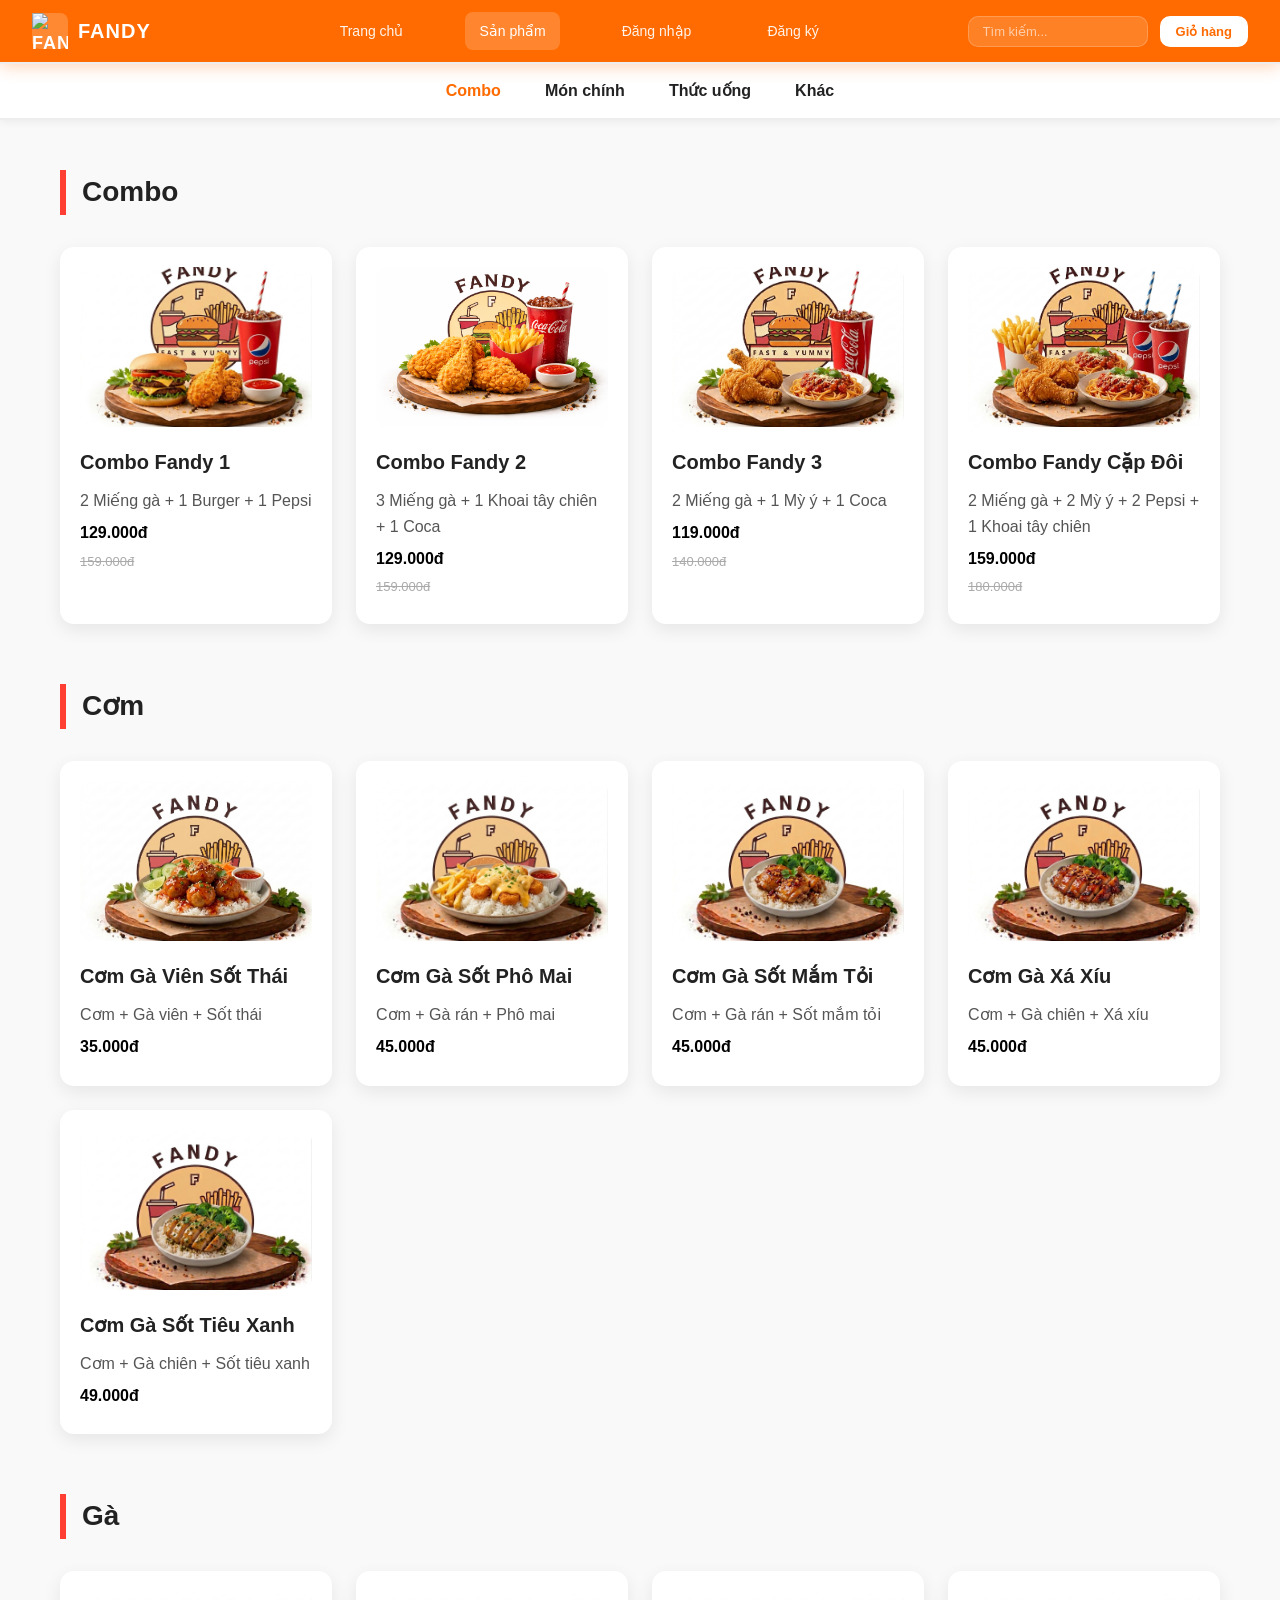
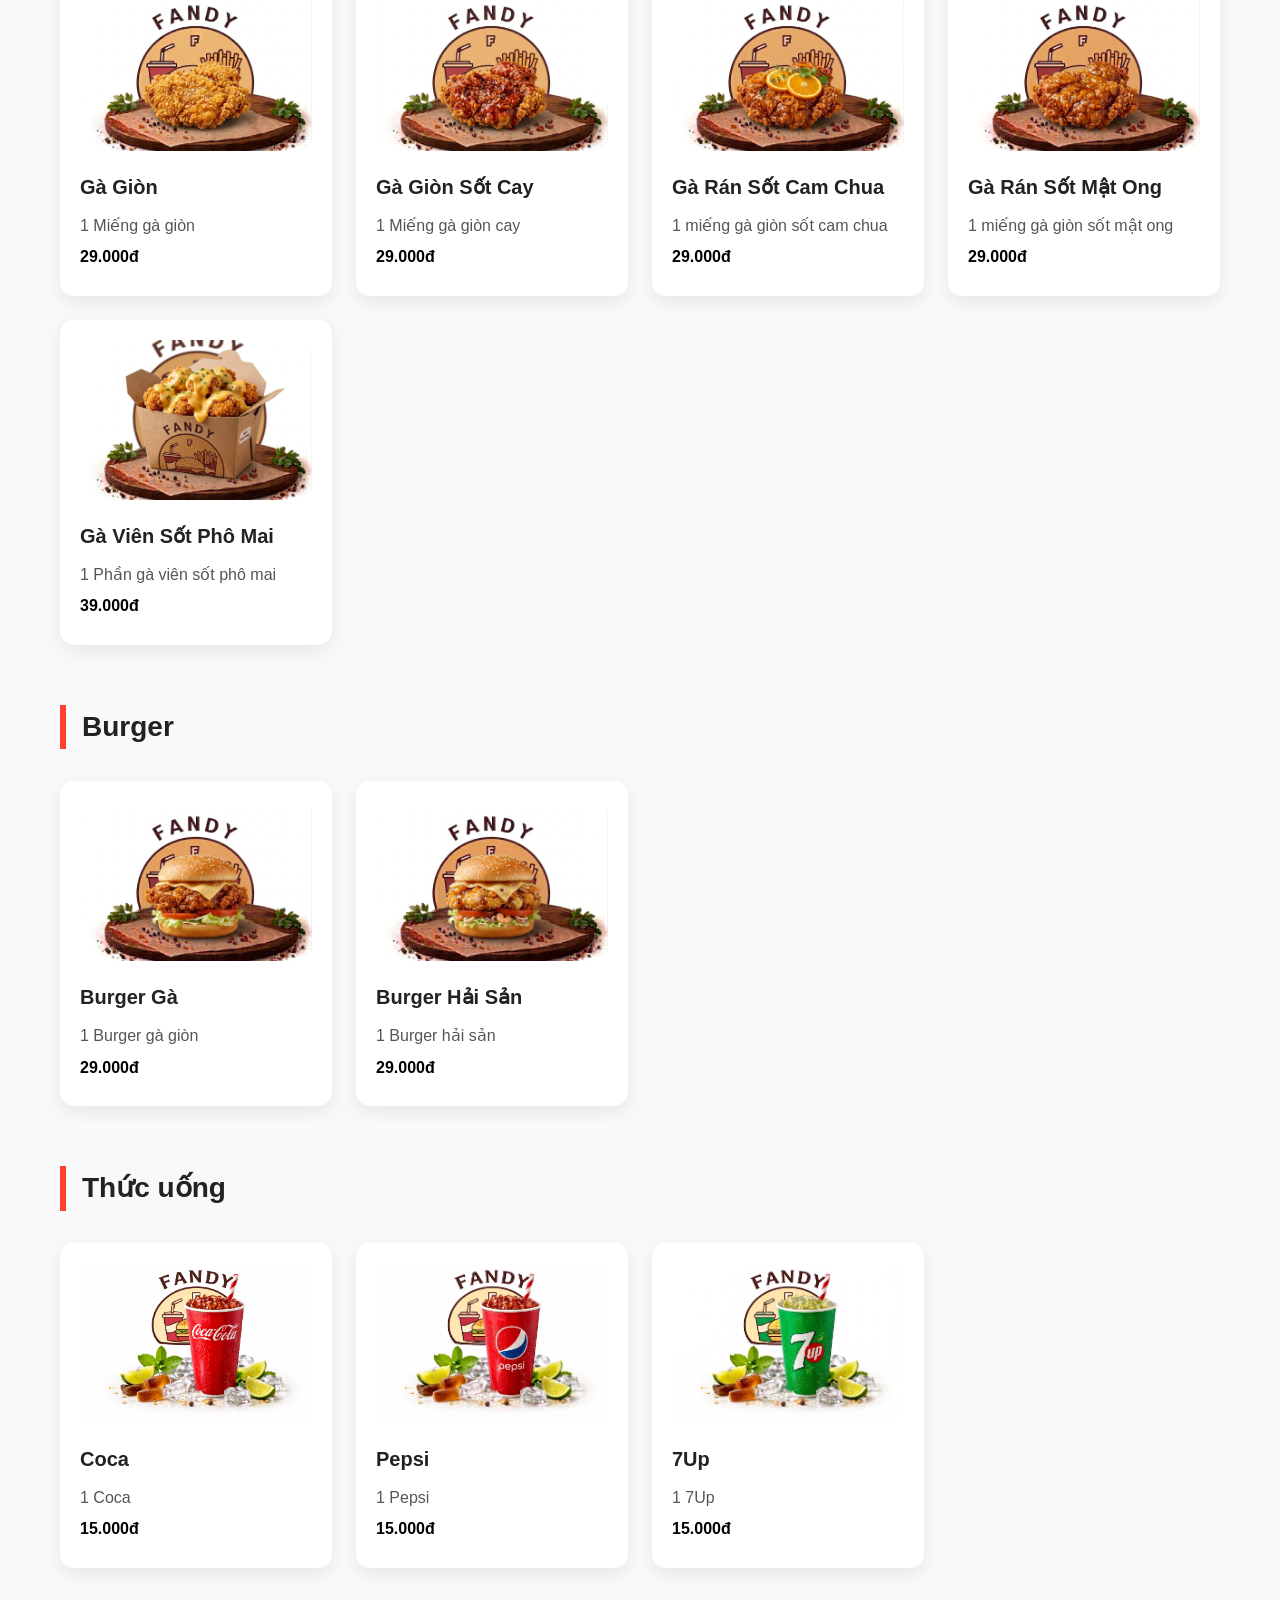
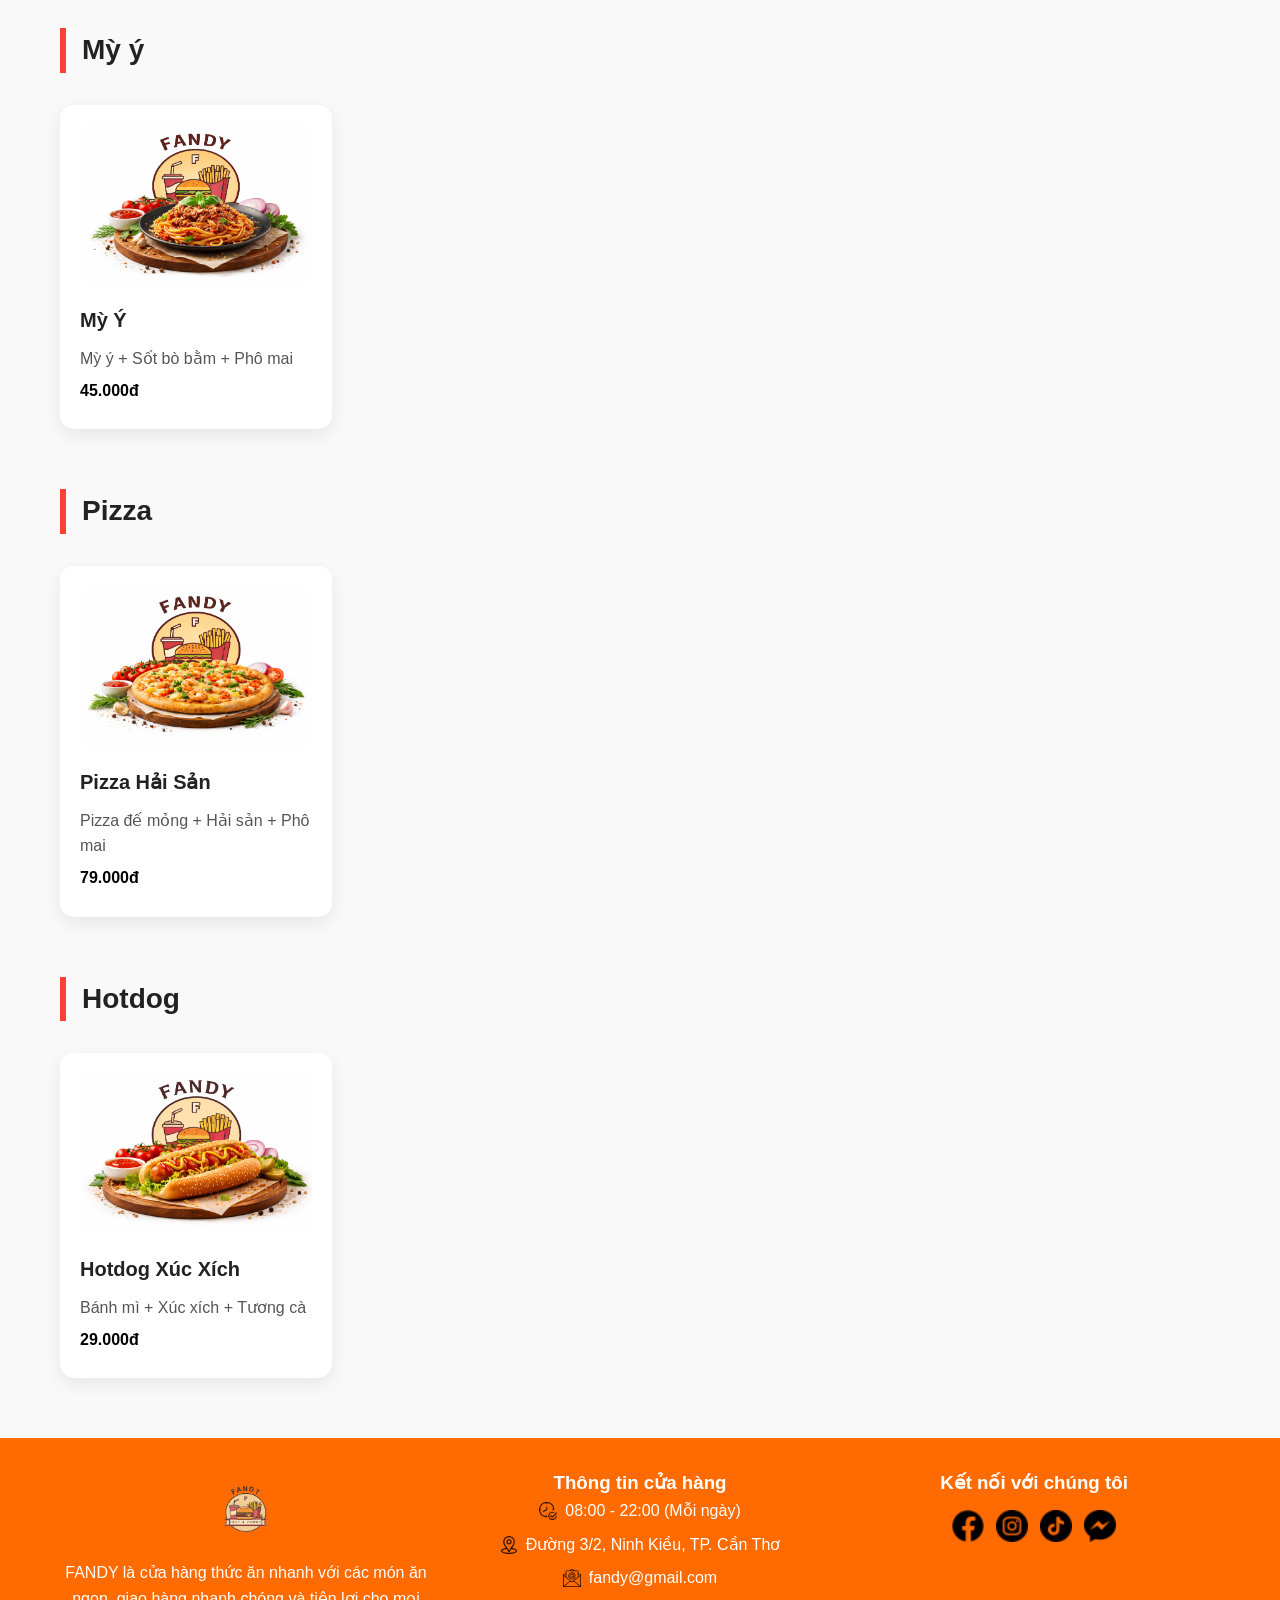
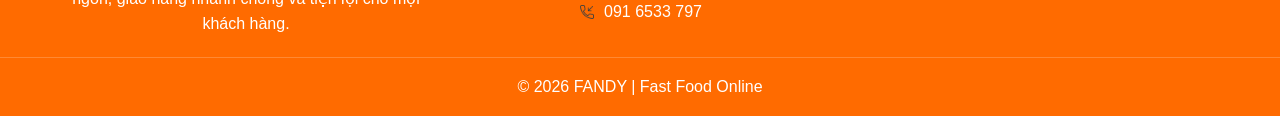
==== index.html @ 8389c320 "Rename menu.html to index.html" ====
<!DOCTYPE html>
<html lang="vi">
<head>
    <meta charset="UTF-8">
    <link rel="icon" href="Logo.png" type="image/png">
    <title>FANDY - Fast and Yummy</title>
    <link rel="stylesheet" href="style.css">
</head>
<body>

    <!-- HEADER -->
    <!-- HEADER -->
<nav class="navbar">
    <a href="#" class="navbar-brand">
        <div class="brand-icon">
            <img src="logo.png" alt="FANDY Logo" style="width:100%;height:100%;object-fit:contain;">
        </div>
        FANDY
    </a>

    <ul class="navbar-menu">
        <li><a href="#">Trang chủ</a></li>
        <li class="active"><a href="#">Sản phẩm</a></li>
        <li><a href="#">Đăng nhập</a></li>
        <li><a href="#">Đăng ký</a></li>
    </ul>

    <div class="navbar-search">
        <input type="text" placeholder="Tìm kiếm...">
        <button></button>
    </div>

    <button class="navbar-cart">Giỏ hàng</button>

    <div class="hamburger" id="hamburger" onclick="toggleDrawer()">
        <span></span><span></span><span></span>
    </div>
</nav>

<!-- MOBILE OVERLAY -->
<div class="mobile-overlay" onclick="toggleDrawer()"></div>

<!-- MOBILE DRAWER -->
<div class="mobile-drawer">
    <div class="drawer-header">
        <div class="drawer-brand">
    <div class="brand-icon">
        <img src="logo.png" alt="FANDY Logo" style="width:100%;height:100%;object-fit:contain;">
    </div>
    FANDY
</div>
        <button class="drawer-close" onclick="toggleDrawer()">✕</button>
    </div>
    <div class="drawer-search">
        <input type="text" placeholder="Tìm kiếm...">
    </div>
    <ul class="drawer-menu">
        <li><a href="#">Trang chủ</a></li>
        <li><a href="#">Sản phẩm</a></li>
        <li><a href="#">Đăng nhập</a></li>
        <li><a href="#">Đăng ký</a></li>
        <li><a href="#">Giỏ hàng</a></li>
    </ul>
</div>

    <hr>

    <!-- MENU CATEGORY -->
    <nav>
        <ul>
        <li><a href="#combo">Combo</a></li>
        <li class="has-dropdown">
            <a href="#com">Món chính</a>
            <ul class="dropdown">
                <li><a href="#com">Cơm</a></li>
                <li><a href="#ga">Gà</a></li>
                <li><a href="#burger">Burger</a></li>
            </ul>
        </li>
        <li><a href="#thuc-uong">Thức uống</a></li>
        <li class="has-dropdown">
            <a href="#mi-y">Khác</a>
            <ul class="dropdown">
                <li><a href="#mi-y">Mỳ ý </a></li>
                <li><a href="#pizza">Pizza</a></li>
                <li><a href="#hotdog">Hotdog</a></li>
            </ul>
        </li>
        </ul>
    </nav>

    <hr>

    <!-- Combo -->
    <section class="menu-section" id="combo">
        <h2 class="section-title">Combo
        </h2>
        <div class="product-grid">
            <div class="product-card">
                <img src="images/combo1.jpg" alt="">
                <h3>Combo Fandy 1</h3>
                <p>2 Miếng gà + 1 Burger + 1 Pepsi</p>
                <p class="price">129.000đ</p>
                <p class="old-price">159.000đ</p>
            </div>
            <div class="product-card">
                <img src="images/combo-garan.jpg" alt="">
                <h3>Combo Fandy 2</h3>
                <p>3 Miếng gà + 1 Khoai tây chiên + 1 Coca</p>
                <p class="price">129.000đ</p>
                <p class="old-price">159.000đ</p>
            </div>
            <div class="product-card">
                <img src="images/combo2.jpg" alt="">
                <h3>Combo Fandy 3</h3>
                <p>2 Miếng gà + 1 Mỳ ý + 1 Coca</p>
                <p class="price">119.000đ</p>
                <p class="old-price">140.000đ</p>
            </div>
            <div class="product-card">
                <img src="images/combo-fandy-capdoi.jpg" alt="">
                <h3>Combo Fandy Cặp Đôi</h3>
                <p>2 Miếng gà + 2 Mỳ ý + 2 Pepsi + 1 Khoai tây chiên</p>
                <p class="price">159.000đ</p>
                <p class="old-price">180.000đ</p>
            </div>
        </div>
    </section>

    <hr>

    <!-- CƠM -->
    <section id="com">
        <h2 class="section-title">Cơm</h2>
        <div class="product-grid">
            <div class="product-card">
                <img src="images/sothai.jpg" alt="">
                <h3>Cơm Gà Viên Sốt Thái</h3>
                <p>Cơm + Gà viên + Sốt thái</p>
                <p class="price">35.000đ</p>
            </div>
            <div class="product-card">
                <img src="images/phomai.jpg" alt="">
                <h3>Cơm Gà Sốt Phô Mai</h3>
                <p>Cơm + Gà rán + Phô mai</p>
                <p class="price">45.000đ</p>
            </div>
            <div class="product-card">
                <img src="images/mamtoi.jpg" alt="">
                <h3>Cơm Gà Sốt Mắm Tỏi</h3>
                <p>Cơm + Gà rán + Sốt mắm tỏi</p>
                <p class="price">45.000đ</p>
            </div>
            <div class="product-card">
                <img src="images/xaxiu.jpg" alt="">
                <h3>Cơm Gà Xá Xíu</h3>
                <p>Cơm + Gà chiên + Xá xíu</p>
                <p class="price">45.000đ</p>
            </div>

            <div class="product-card">
                <img src="images/tieuxanh.jpg" alt="">
                <h3>Cơm Gà Sốt Tiêu Xanh</h3>
                <p>Cơm + Gà chiên + Sốt tiêu xanh </p>
                <p class="price">49.000đ</p>
            </div>
        </div>
    </section>

    <hr>

    <!-- GÀ -->
    <section id="ga">
        <h2 class="section-title">Gà</h2>
        <div class="product-grid">
            <div class="product-card">
                <img src="images/gagion.jpg" alt="">
                <h3>Gà Giòn</h3>
                <p>1 Miếng gà giòn</p>
                <p class="price">29.000đ</p>
            </div>
            <div class="product-card">
                <img src="images/gasotcay.jpg" alt="">
                <h3>Gà Giòn Sốt Cay</h3>
                <p>1 Miếng gà giòn cay</p>
                <p class="price">29.000đ</p>
            </div>
            <div class="product-card">
                <img src="images/camchua.jpg" alt="">
                <h3>Gà Rán Sốt Cam Chua</h3>
                <p>1 miếng gà giòn sốt cam chua</p>
                <p class="price">29.000đ</p>
            </div>
            <div class="product-card">
                <img src="images/matong.jpg" alt="">
                <h3>Gà Rán Sốt Mật Ong</h3>
                <p>1 miếng gà giòn sốt mật ong</p>
                <p class="price">29.000đ</p>
            </div>
            <div class="product-card">
                <img src="images/gavienphomai.jpg" alt="">
                <h3>Gà Viên Sốt Phô Mai</h3>
                <p>1 Phần gà viên sốt phô mai</p>
                <p class="price">39.000đ</p>
            </div>
        </div>
    </section>

    <hr>

    <!-- BURGER -->
    <section id="burger">
        <h2 class="section-title">Burger</h2>
        <div class="product-grid">
            <div class="product-card">
                <img src="images/burger.jpg" alt="">
                <h3>Burger Gà</h3>
                <p>1 Burger gà giòn</p>
                <p class="price">29.000đ</p>
            </div>
            <div class="product-card">
                <img src="images/haisan.jpg" alt="">
                <h3>Burger Hải Sản</h3>
                <p>1 Burger hải sản</p>
                <p class="price">29.000đ</p>
            </div>
        </div>
    </section>

    <hr>

    <!-- THỨC UỐNG -->
    <section id="thuc-uong">
        <h2 class="section-title">Thức uống</h2>
        <div class="product-grid">
            <div class="product-card">
                <img src="images/coca.jpg" alt="">
                <h3>Coca</h3>
                <p>1 Coca</p>
                <p class="price">15.000đ</p>
            </div>

            <div class="product-card">
                <img src="images/pepsi.jpg" alt="">
                <h3>Pepsi</h3>
                <p>1 Pepsi</p>
                <p class="price">15.000đ</p>
            </div>
            <div class="product-card">
                <img src="images/7up.jpg" alt="">
                <h3>7Up</h3>
                <p>1 7Up</p>
                <p class="price">15.000đ</p>
            </div>
        </div>
    </section>
    <!--Mỳ ý-->
    <section id="mi-y">
    <h2 class="section-title">Mỳ ý</h2>
    <div class="product-grid">
        <div class="product-card">
            <img src="images/my.jpg" alt="Mỳ ý">
            <h3>Mỳ Ý</h3>
            <p>Mỳ ý + Sốt bò bằm + Phô mai</p>
            <p class="price">45.000đ</p>
        </div>
    </div>
</section>
<!-- PIZZA -->
<section id="pizza">
    <h2 class="section-title">Pizza</h2>
    <div class="product-grid">
        <div class="product-card">
            <img src="images/pizza-haisan.jpg" alt="Pizza">
            <h3>Pizza Hải Sản</h3>
            <p>Pizza đế mỏng + Hải sản + Phô mai</p>
            <p class="price">79.000đ</p>
        </div>
    </div>
</section>

<!-- HOTDOG -->
<section id="hotdog">
    <h2 class="section-title">Hotdog</h2>
    <div class="product-grid">
        <div class="product-card">
            <img src="images/hotdog.jpg" alt="Hotdog">
            <h3>Hotdog Xúc Xích</h3>
            <p>Bánh mì + Xúc xích + Tương cà</p>
            <p class="price">29.000đ</p>
        </div>
    </div>
</section>
    <hr>

    <!-- FOOTER -->
    <footer class="footer">
    <div class="footer-container">

      <!-- Cột 1: Giới thiệu -->
      <div class="footer-col">
        <img src="Logo.png" alt="Logo Fandy" class="footer-logo">
        <p>
          FANDY là cửa hàng thức ăn nhanh với các món ăn ngon,
          giao hàng nhanh chóng và tiện lợi cho mọi khách hàng.
        </p>
      </div>

      <!-- Cột 2: Thông tin cửa hàng -->
      <div class="footer-col">
        <h3>Thông tin cửa hàng</h3>

        <div class="footer-info">
          <img src="/images/icon/time.png" alt="">
          <p>08:00 - 22:00 (Mỗi ngày)</p>
        </div>

        <div class="footer-info">
          <img src="/images/icon/location.png" alt="">
          <p>Đường 3/2, Ninh Kiều, TP. Cần Thơ</p>
        </div>

        <div class="footer-info">
          <img src="/images/icon/email.png" alt="">
          <p>fandy@gmail.com</p>
        </div>

        <div class="footer-info">
          <img src="/images/icon/telephone.png" alt="">
          <p>091 6533 797</p>
        </div>
      </div>

      <!-- Cột 3: Mạng xã hội -->
      <div class="footer-col">
        <h3>Kết nối với chúng tôi</h3>

        <div class="social-icons">
          <a href="#"><img src="/images/icon/facebook.png" alt=""></a>
          <a href="#"><img src="/images/icon/instagram.png" alt=""></a>
          <a href="#"><img src="/images/icon/tiktok.png" alt=""></a>
          <a href="#"><img src="/images/icon/messenger.png" alt=""></a>
        </div>
      </div>

    </div>

    <div class="footer-bottom">
      <p>© 2026 FANDY | Fast Food Online</p>
    </div>
  </footer>
  <script src="menu.js"></script>
</body>
</html>
---- style.css ----
@import url('https://fonts.googleapis.com/css2?family=Poppins:wght@400;500;600;700&display=swap');

/* ===== RESET & BASE ===== */
* {
    margin: 0;
    padding: 0;
    box-sizing: border-box;
}

:root {
    --primary: #ff6b00;
    --text: #fff;
    --dark: #1e2330;
}

body {
    font-family: sans-serif;
    background: #f9f9f9;
    color: #222;
    line-height: 1.6;
    padding-top: 110px;
}

hr { display: none; }

/* ===== NAVBAR ===== */
.navbar {
    position: fixed;
    top: 0; left: 0; right: 0;
    background: var(--primary);
    height: 64px;
    display: flex;
    align-items: center;
    padding: 0 32px;
    z-index: 1000;
    box-shadow: 0 2px 16px rgba(255, 107, 0, 0.3);
}

.navbar-brand {
    display: flex;
    align-items: center;
    gap: 10px;
    color: var(--text);
    text-decoration: none;
    font-size: 20px;
    font-weight: 700;
    letter-spacing: 1px;
    margin-right: 40px;
    flex-shrink: 0;
}

.brand-icon {
    width: 36px; height: 36px;
    background: rgba(255, 255, 255, 0.2);
    border-radius: 8px;
    display: flex; align-items: center; justify-content: center;
    font-size: 18px;
}

/* Desktop menu */
.navbar-menu {
    display: flex;
    align-items: center;
    list-style: none;
    gap: 4px;
    flex: 1;
}

.navbar-menu > li { position: relative; }

.navbar-menu > li > a {
    display: flex;
    align-items: center;
    gap: 6px;
    color: rgba(255, 255, 255, 0.92);
    text-decoration: none;
    font-size: 14px;
    font-weight: 500;
    padding: 8px 14px;
    border-radius: 8px;
    transition: background 0.2s;
    white-space: nowrap;
}

.navbar-menu > li > a:hover,
.navbar-menu > li.active > a {
    background: rgba(255, 255, 255, 0.18);
    color: var(--text);
}

.arrow {
    font-size: 10px;
    transition: transform 0.25s;
}

/* Search */
.navbar-search {
    margin-left: auto;
    position: relative;
    flex-shrink: 0;
}

.navbar-search input {
    background: rgba(255, 255, 255, 0.15);
    border: 1px solid rgba(255, 255, 255, 0.2);
    border-radius: 10px;
    padding: 7px 36px 7px 14px;
    color: var(--text);
    font-size: 13px;
    font-family: sans-serif;
    outline: none;
    width: 180px;
    transition: background 0.2s, width 0.3s;
}

.navbar-search input::placeholder { color: rgba(255, 255, 255, 0.6); }
.navbar-search input:focus { background: rgba(255, 255, 255, 0.22); width: 220px; }

.navbar-search button {
    position: absolute;
    right: 10px; top: 50%;
    transform: translateY(-50%);
    background: none; border: none;
    color: rgba(255, 255, 255, 0.8);
    cursor: pointer; font-size: 14px;
}

/* Cart */
.navbar-cart {
    margin-left: 12px;
    background: var(--text);
    color: var(--primary);
    border: none;
    border-radius: 10px;
    padding: 8px 16px;
    font-size: 13px;
    font-weight: 700;
    font-family: sans-serif;
    cursor: pointer;
    display: flex; align-items: center; gap: 6px;
    flex-shrink: 0;
    transition: transform 0.15s, box-shadow 0.2s;
}

.navbar-cart:hover {
    transform: translateY(-2px);
    box-shadow: 0 6px 20px rgba(0, 0, 0, 0.15);
}

/* Hamburger */
.hamburger {
    display: none;
    flex-direction: column;
    gap: 5px;
    cursor: pointer;
    margin-left: auto;
    padding: 6px;
    border-radius: 8px;
    background: rgba(255, 255, 255, 0.12);
}

.hamburger span {
    display: block;
    width: 20px; height: 2px;
    background: var(--text);
    border-radius: 2px;
    transition: transform 0.25s, opacity 0.25s;
}

/* ===== CATEGORY NAV ===== */
body > nav {
    position: fixed;
    top: 64px; left: 0;
    width: 100%;
    z-index: 999;
    background: #fff;
    border-bottom: 2px solid #eee;
    box-shadow: 0 2px 8px rgba(0, 0, 0, 0.06);
    overflow: visible;
    display: block;
}

body > nav ul {
    display: flex;
    justify-content: center;
    list-style: none;
    overflow: visible;
}

body > nav li {
    padding: 14px 22px;
    overflow: visible;
}

body > nav a {
    text-decoration: none;
    color: #222;
    font-weight: 600;
}

body > nav a:hover { color: var(--primary); }

body > nav a.active { color: var(--primary); }

/* ===== CATEGORY DROPDOWN ===== */
body > nav li.has-dropdown {
    position: relative;
}

body > nav li.has-dropdown .dropdown {
    display: none;
    position: absolute;
    top: 100%;
    left: 0;
    background: #fff;
    border: 1px solid #eee;
    border-radius: 8px;
    padding: 10px 0;
    min-width: 150px;
    box-shadow: 0 8px 24px rgba(0, 0, 0, 0.1);
    z-index: 1100;
}

body > nav li.has-dropdown:hover .dropdown {
    display: block;
}

body > nav li.has-dropdown .dropdown li {
    padding: 0;
}

body > nav li.has-dropdown .dropdown a {
    display: block;
    padding: 10px 20px;
    color: #555;
    font-weight: 400;
}

body > nav li.has-dropdown .dropdown a:hover {
    color: var(--primary);
}

/* ===== MOBILE DRAWER ===== */
.mobile-overlay {
    display: none;
    position: fixed;
    inset: 0;
    background: rgba(0, 0, 0, 0.4);
    z-index: 1100;
    opacity: 0;
    transition: opacity 0.3s;
}

.mobile-drawer {
    position: fixed;
    top: 0; right: 0;
    width: 300px; height: 100vh;
    background: var(--primary);
    z-index: 1200;
    transform: translateX(100%);
    transition: transform 0.35s cubic-bezier(.4, 0, .2, 1);
    overflow-y: auto;
    display: flex;
    flex-direction: column;
}

.drawer-header {
    display: flex;
    align-items: center;
    justify-content: space-between;
    padding: 18px 20px;
    border-bottom: 1px solid rgba(255, 255, 255, 0.2);
}

.drawer-brand {
    color: var(--text);
    font-weight: 700;
    font-size: 18px;
    display: flex; align-items: center; gap: 8px;
}
.drawer-close {
    background: rgba(255, 255, 255, 0.2);
    border: none;
    color: var(--text);
    width: 32px; height: 32px;
    border-radius: 8px;
    font-size: 18px;
    cursor: pointer;
    display: flex; align-items: center; justify-content: center;
    transition: background 0.2s;
}

.drawer-close:hover { background: rgba(255, 255, 255, 0.15); }

.drawer-menu {
    list-style: none;
    padding: 12px 0;
    flex: 1;
}

.drawer-menu li > a {
    display: flex;
    align-items: center;
    justify-content: space-between;
    color: rgba(255, 255, 255, 0.92);
    text-decoration: none;
    font-size: 15px;
    font-weight: 500;
    padding: 13px 20px;
    transition: background 0.15s;
}

.drawer-menu li > a:hover {
    background: rgba(255, 255, 255, 0.06);
    color: var(--text);
}

/* Drawer open state */
body.drawer-open .mobile-overlay { display: block; opacity: 1; }
body.drawer-open .mobile-drawer { transform: translateX(0); }
body.drawer-open .hamburger span:nth-child(1) { transform: translateY(7px) rotate(45deg); }
body.drawer-open .hamburger span:nth-child(2) { opacity: 0; }
body.drawer-open .hamburger span:nth-child(3) { transform: translateY(-7px) rotate(-45deg); }

/* ===== SECTIONS ===== */
section {
    max-width: 1200px;
    margin: 60px auto;
    padding: 0 20px;
}

section h2 {
    font-size: 28px;
    font-weight: bold;
    margin-bottom: 32px;
    padding-left: 16px;
    border-left: 6px solid #ff3f34;
}

/* Fix anchor bị che bởi fixed navbar */
section[id]::before {
    content: "";
    display: block;
    height: 135px;
    margin-top: -135px;
    visibility: hidden;
}

/* ===== PRODUCT GRID & CARD ===== */
.product-grid {
    display: grid;
    grid-template-columns: repeat(4, 1fr);
    gap: 24px;
    margin-top: 32px;
}

.product-card {
    background: #fff;
    border-radius: 14px;
    padding: 20px;
    box-shadow: 0 6px 18px rgba(0, 0, 0, 0.08);
    transition: transform 0.2s ease, box-shadow 0.2s ease;
}

.product-card:hover {
    transform: translateY(-4px);
    box-shadow: 0 10px 24px rgba(0, 0, 0, 0.12);
}

.product-card img {
    width: 100%;
    height: 160px;
    object-fit: cover;
    border-radius: 12px;
    margin-bottom: 12px;
}

.product-card h3 {
    font-size: 20px;
    margin-bottom: 10px;
}

.product-card p { color: #555; margin-bottom: 6px; }
.product-card p:last-child { font-weight: bold; color: #000; }
.price { font-weight: bold; color: #000 !important; }

/* ===== FOOTER ===== */
.footer {
    background: #ff6b00;
    padding-top: 30px;
    margin-top: 60px;
}

.footer-container {
    width: 90%;
    margin: auto;
    display: flex;
    justify-content: space-between;
    align-items: flex-start;
    gap: 30px;
}

.footer-col {
    flex: 1;
    text-align: center;
}

.footer-col h3,
.footer-col p,
.footer-info p,
.footer-bottom p {
    color: #fff;
}

.footer-logo {
    width: 80px;
    height: 80px;
    object-fit: contain;
    margin: 0 auto 12px;
    display: block;
}

.footer-bottom {
    text-align: center;
    padding: 16px;
    border-top: 1px solid rgba(255,255,255,0.2);
    margin-top: 20px;
}

.footer-info {
    display: flex;
    align-items: center;
    gap: 8px;
    justify-content: center;
    margin-bottom: 8px;
}

.footer-info img {
    width: 18px;
    height: 18px;
}

.social-icons {
    display: flex;
    gap: 12px;
    justify-content: center;
    margin-top: 12px;
}

.social-icons img {
    width: 32px;
    height: 32px;
}

/* ===== RESPONSIVE ===== */
@media (max-width: 900px) {
    .navbar-menu,
    .navbar-search,
    .navbar-cart { display: none; }

    .hamburger { display: flex; }
}

@media (max-width: 768px) {
    .product-grid {
        grid-template-columns: repeat(2, 1fr);
        gap: 12px;
    }

    .product-card {
        padding: 12px;
    }

    .product-card h3 {
        font-size: 15px;
    }

    section {
        margin: 30px auto;
    }

    body > nav li {
        padding: 10px 12px;
        font-size: 13px;
    }

    .footer-container {
        flex-direction: column;
        align-items: center;
        text-align: center;
    }

    .footer-col {
        width: 100%;
    }

    .footer-logo {
        width: 120px;
        margin: 0 auto 12px;
        display: block;
    }

    .footer-info {
        justify-content: center;
    }

    .social-icons {
        justify-content: center;
    }
}

@media (max-width: 480px) {
    .product-grid {
        grid-template-columns: 1fr;
    }
}
/* Search trong drawer */
.drawer-search {
    position: relative;
    padding: 12px 20px;
    border-bottom: 1px solid rgba(255, 255, 255, 0.2);
}

.drawer-search input {
    width: 100%;
    background: rgba(255, 255, 255, 0.15);
    border: 1px solid rgba(255, 255, 255, 0.2);
    border-radius: 10px;
    padding: 9px 36px 9px 14px;
    color: #fff;
    font-size: 14px;
    font-family: sans-serif;
    outline: none;
}

.drawer-search input::placeholder {
    color: rgba(255, 255, 255, 0.6);
}
.price {
    color: #ff6b00;
    font-weight: 700;
}
.price {
    color: #000;
    font-weight: 700;
    font-size: 16px;
}

.old-price {
    text-decoration: line-through;
    color: #aaa !important;
    font-size: 13px;
    font-weight: 400 !important;
}
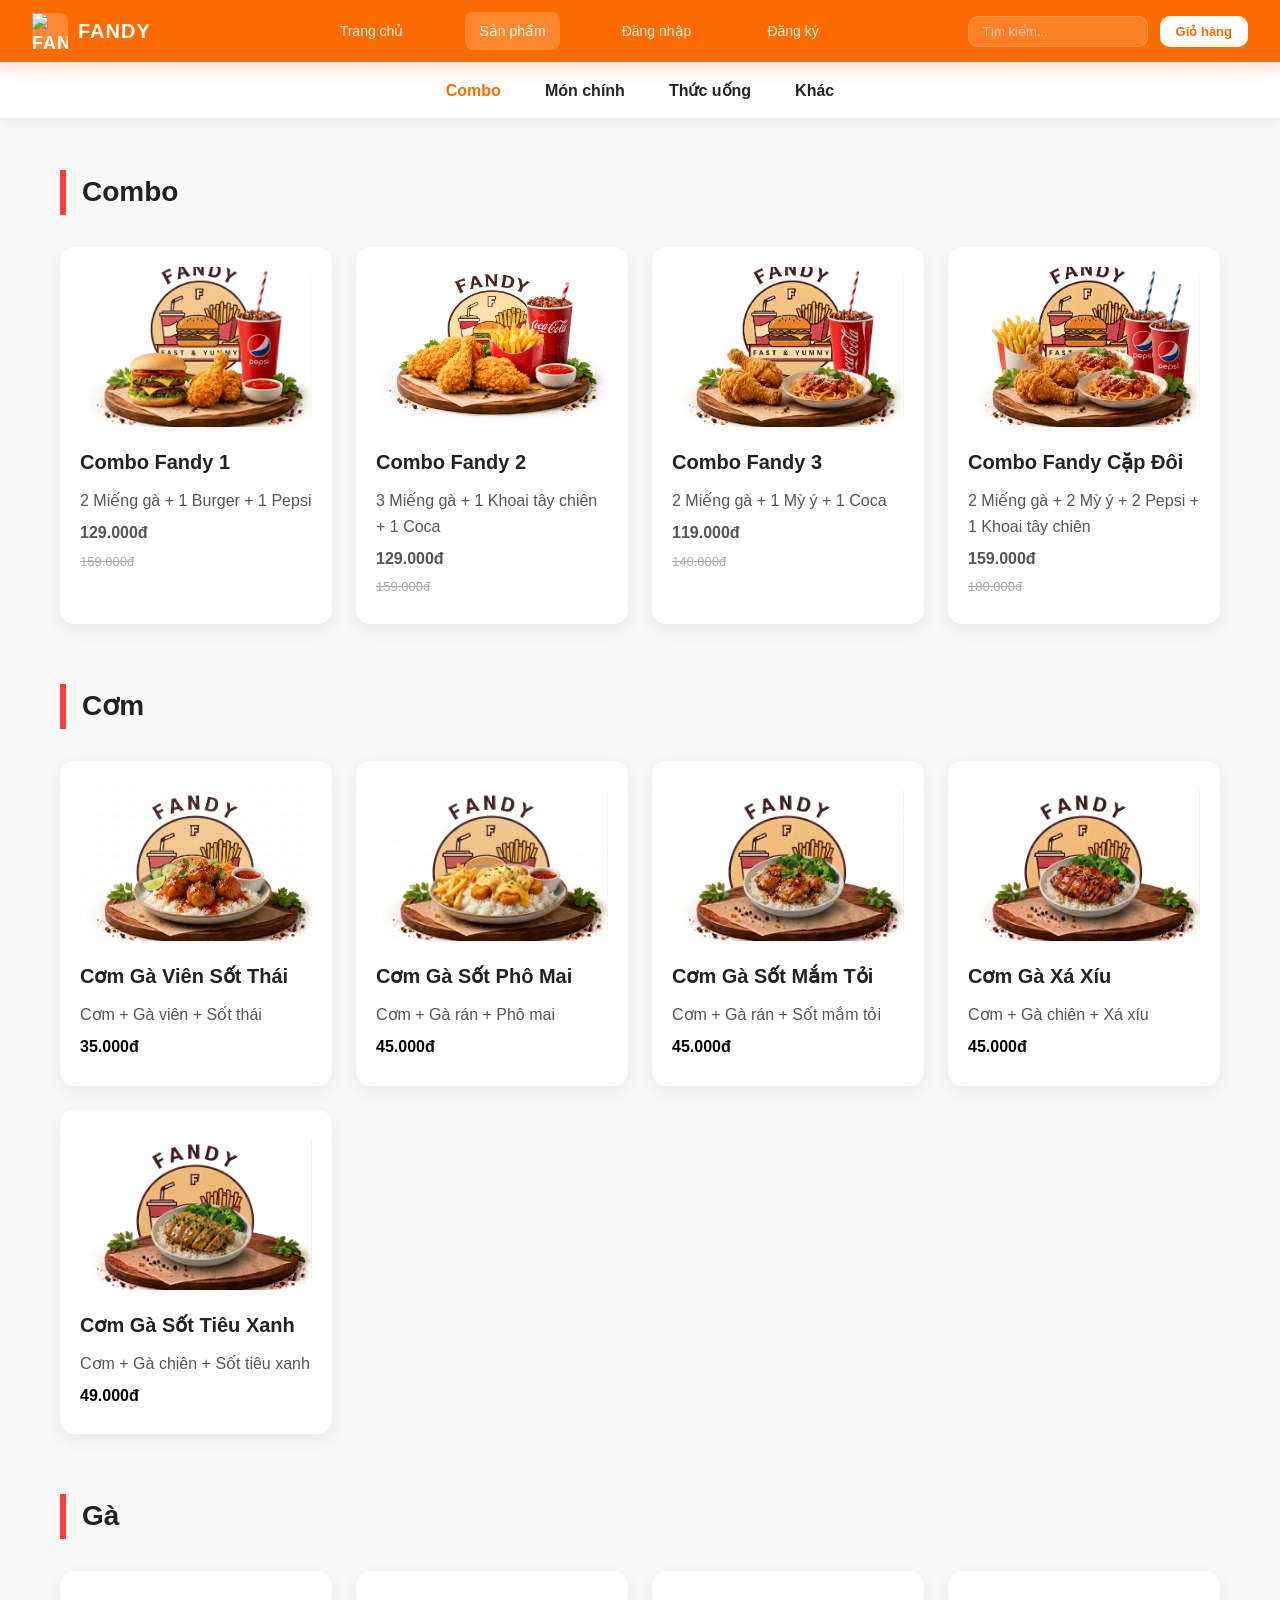
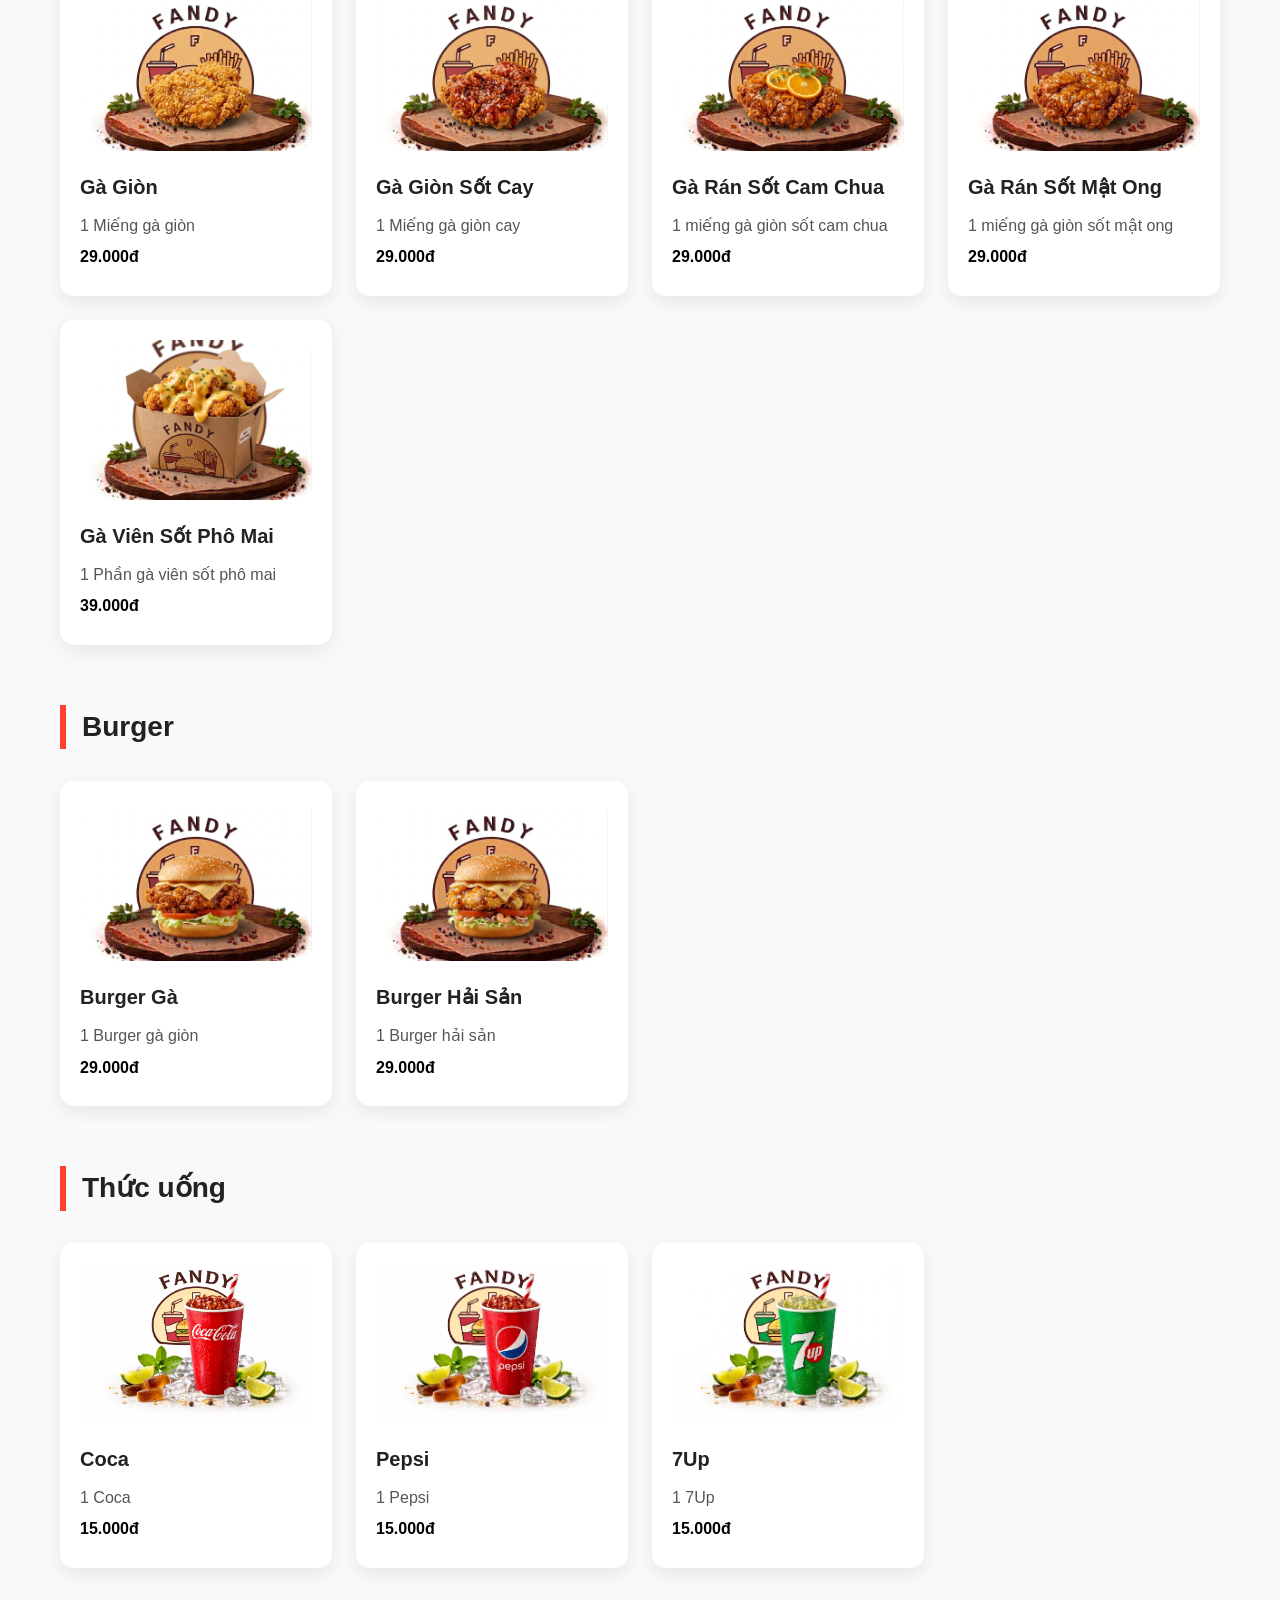
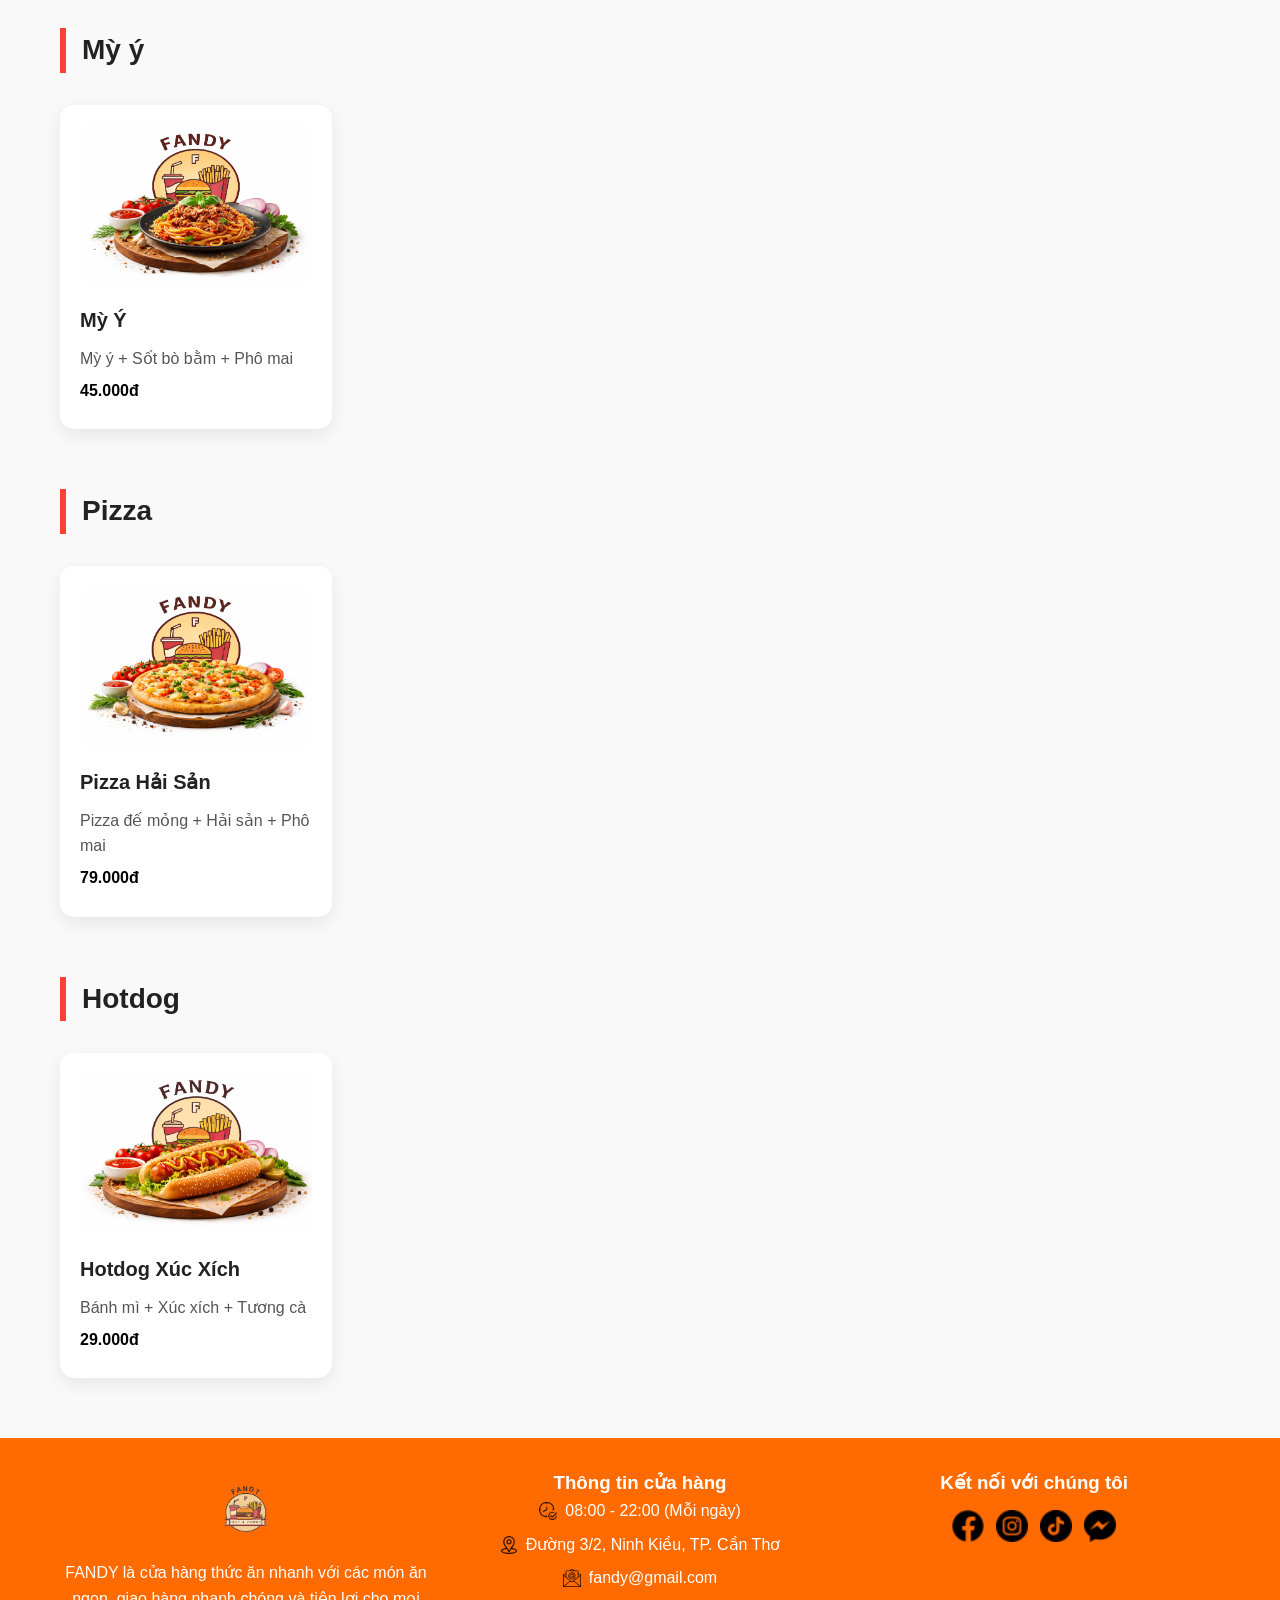
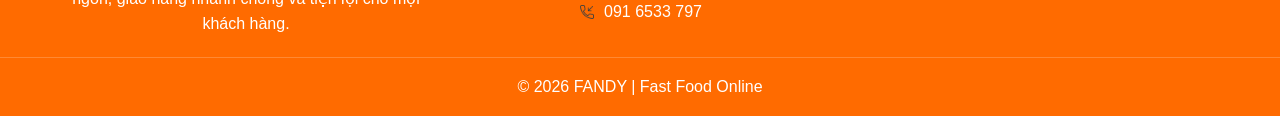
==== commit df9c5986: "Update index.html" ====
--- a/index.html
+++ b/index.html
@@ -2,6 +2,7 @@
 <html lang="vi">
 <head>
     <meta charset="UTF-8">
+    <meta name="viewport" content="width=device-width, initial-scale=1.0">
     <link rel="icon" href="Logo.png" type="image/png">
     <title>FANDY - Fast and Yummy</title>
     <link rel="stylesheet" href="style.css">
--- a/style.css
+++ b/style.css
@@ -1,6 +1,8 @@
 @import url('https://fonts.googleapis.com/css2?family=Poppins:wght@400;500;600;700&display=swap');
 
-/* ===== RESET & BASE ===== */
+/* ================================================
+   RESET & BASE
+   ================================================ */
 * {
     margin: 0;
     padding: 0;
@@ -23,7 +25,11 @@
 
 hr { display: none; }
 
-/* ===== NAVBAR ===== */
+
+/* ================================================
+   HEADER - NAVBAR (thanh điều hướng trên cùng)
+   ================================================ */
+
 .navbar {
     position: fixed;
     top: 0; left: 0; right: 0;
@@ -36,6 +42,7 @@
     box-shadow: 0 2px 16px rgba(255, 107, 0, 0.3);
 }
 
+/* --- Logo & Tên thương hiệu --- */
 .navbar-brand {
     display: flex;
     align-items: center;
@@ -57,7 +64,7 @@
     font-size: 18px;
 }
 
-/* Desktop menu */
+/* --- Menu desktop (Trang chủ, Sản phẩm, ...) --- */
 .navbar-menu {
     display: flex;
     align-items: center;
@@ -93,7 +100,7 @@
     transition: transform 0.25s;
 }
 
-/* Search */
+/* --- Ô tìm kiếm trên navbar --- */
 .navbar-search {
     margin-left: auto;
     position: relative;
@@ -125,7 +132,7 @@
     cursor: pointer; font-size: 14px;
 }
 
-/* Cart */
+/* --- Nút Giỏ hàng --- */
 .navbar-cart {
     margin-left: 12px;
     background: var(--text);
@@ -147,7 +154,7 @@
     box-shadow: 0 6px 20px rgba(0, 0, 0, 0.15);
 }
 
-/* Hamburger */
+/* --- Nút hamburger (chỉ hiện trên mobile) --- */
 .hamburger {
     display: none;
     flex-direction: column;
@@ -167,7 +174,11 @@
     transition: transform 0.25s, opacity 0.25s;
 }
 
-/* ===== CATEGORY NAV ===== */
+
+/* ================================================
+   HEADER - CATEGORY NAV (thanh danh mục bên dưới navbar)
+   ================================================ */
+
 body > nav {
     position: fixed;
     top: 64px; left: 0;
@@ -199,10 +210,9 @@
 }
 
 body > nav a:hover { color: var(--primary); }
-
 body > nav a.active { color: var(--primary); }
 
-/* ===== CATEGORY DROPDOWN ===== */
+/* --- Dropdown danh mục --- */
 body > nav li.has-dropdown {
     position: relative;
 }
@@ -240,7 +250,12 @@
     color: var(--primary);
 }
 
-/* ===== MOBILE DRAWER ===== */
+
+/* ================================================
+   HEADER - MOBILE DRAWER (menu kéo ra trên điện thoại)
+   ================================================ */
+
+/* --- Lớp phủ tối khi mở drawer --- */
 .mobile-overlay {
     display: none;
     position: fixed;
@@ -251,6 +266,7 @@
     transition: opacity 0.3s;
 }
 
+/* --- Panel drawer từ phải kéo ra --- */
 .mobile-drawer {
     position: fixed;
     top: 0; right: 0;
@@ -278,6 +294,7 @@
     font-size: 18px;
     display: flex; align-items: center; gap: 8px;
 }
+
 .drawer-close {
     background: rgba(255, 255, 255, 0.2);
     border: none;
@@ -292,229 +309,7 @@
 
 .drawer-close:hover { background: rgba(255, 255, 255, 0.15); }
 
-.drawer-menu {
-    list-style: none;
-    padding: 12px 0;
-    flex: 1;
-}
-
-.drawer-menu li > a {
-    display: flex;
-    align-items: center;
-    justify-content: space-between;
-    color: rgba(255, 255, 255, 0.92);
-    text-decoration: none;
-    font-size: 15px;
-    font-weight: 500;
-    padding: 13px 20px;
-    transition: background 0.15s;
-}
-
-.drawer-menu li > a:hover {
-    background: rgba(255, 255, 255, 0.06);
-    color: var(--text);
-}
-
-/* Drawer open state */
-body.drawer-open .mobile-overlay { display: block; opacity: 1; }
-body.drawer-open .mobile-drawer { transform: translateX(0); }
-body.drawer-open .hamburger span:nth-child(1) { transform: translateY(7px) rotate(45deg); }
-body.drawer-open .hamburger span:nth-child(2) { opacity: 0; }
-body.drawer-open .hamburger span:nth-child(3) { transform: translateY(-7px) rotate(-45deg); }
-
-/* ===== SECTIONS ===== */
-section {
-    max-width: 1200px;
-    margin: 60px auto;
-    padding: 0 20px;
-}
-
-section h2 {
-    font-size: 28px;
-    font-weight: bold;
-    margin-bottom: 32px;
-    padding-left: 16px;
-    border-left: 6px solid #ff3f34;
-}
-
-/* Fix anchor bị che bởi fixed navbar */
-section[id]::before {
-    content: "";
-    display: block;
-    height: 135px;
-    margin-top: -135px;
-    visibility: hidden;
-}
-
-/* ===== PRODUCT GRID & CARD ===== */
-.product-grid {
-    display: grid;
-    grid-template-columns: repeat(4, 1fr);
-    gap: 24px;
-    margin-top: 32px;
-}
-
-.product-card {
-    background: #fff;
-    border-radius: 14px;
-    padding: 20px;
-    box-shadow: 0 6px 18px rgba(0, 0, 0, 0.08);
-    transition: transform 0.2s ease, box-shadow 0.2s ease;
-}
-
-.product-card:hover {
-    transform: translateY(-4px);
-    box-shadow: 0 10px 24px rgba(0, 0, 0, 0.12);
-}
-
-.product-card img {
-    width: 100%;
-    height: 160px;
-    object-fit: cover;
-    border-radius: 12px;
-    margin-bottom: 12px;
-}
-
-.product-card h3 {
-    font-size: 20px;
-    margin-bottom: 10px;
-}
-
-.product-card p { color: #555; margin-bottom: 6px; }
-.product-card p:last-child { font-weight: bold; color: #000; }
-.price { font-weight: bold; color: #000 !important; }
-
-/* ===== FOOTER ===== */
-.footer {
-    background: #ff6b00;
-    padding-top: 30px;
-    margin-top: 60px;
-}
-
-.footer-container {
-    width: 90%;
-    margin: auto;
-    display: flex;
-    justify-content: space-between;
-    align-items: flex-start;
-    gap: 30px;
-}
-
-.footer-col {
-    flex: 1;
-    text-align: center;
-}
-
-.footer-col h3,
-.footer-col p,
-.footer-info p,
-.footer-bottom p {
-    color: #fff;
-}
-
-.footer-logo {
-    width: 80px;
-    height: 80px;
-    object-fit: contain;
-    margin: 0 auto 12px;
-    display: block;
-}
-
-.footer-bottom {
-    text-align: center;
-    padding: 16px;
-    border-top: 1px solid rgba(255,255,255,0.2);
-    margin-top: 20px;
-}
-
-.footer-info {
-    display: flex;
-    align-items: center;
-    gap: 8px;
-    justify-content: center;
-    margin-bottom: 8px;
-}
-
-.footer-info img {
-    width: 18px;
-    height: 18px;
-}
-
-.social-icons {
-    display: flex;
-    gap: 12px;
-    justify-content: center;
-    margin-top: 12px;
-}
-
-.social-icons img {
-    width: 32px;
-    height: 32px;
-}
-
-/* ===== RESPONSIVE ===== */
-@media (max-width: 900px) {
-    .navbar-menu,
-    .navbar-search,
-    .navbar-cart { display: none; }
-
-    .hamburger { display: flex; }
-}
-
-@media (max-width: 768px) {
-    .product-grid {
-        grid-template-columns: repeat(2, 1fr);
-        gap: 12px;
-    }
-
-    .product-card {
-        padding: 12px;
-    }
-
-    .product-card h3 {
-        font-size: 15px;
-    }
-
-    section {
-        margin: 30px auto;
-    }
-
-    body > nav li {
-        padding: 10px 12px;
-        font-size: 13px;
-    }
-
-    .footer-container {
-        flex-direction: column;
-        align-items: center;
-        text-align: center;
-    }
-
-    .footer-col {
-        width: 100%;
-    }
-
-    .footer-logo {
-        width: 120px;
-        margin: 0 auto 12px;
-        display: block;
-    }
-
-    .footer-info {
-        justify-content: center;
-    }
-
-    .social-icons {
-        justify-content: center;
-    }
-}
-
-@media (max-width: 480px) {
-    .product-grid {
-        grid-template-columns: 1fr;
-    }
-}
-/* Search trong drawer */
+/* --- Ô tìm kiếm trong drawer --- */
 .drawer-search {
     position: relative;
     padding: 12px 20px;
@@ -536,10 +331,105 @@
 .drawer-search input::placeholder {
     color: rgba(255, 255, 255, 0.6);
 }
-.price {
-    color: #ff6b00;
-    font-weight: 700;
-}
+
+/* --- Danh sách menu trong drawer --- */
+.drawer-menu {
+    list-style: none;
+    padding: 12px 0;
+    flex: 1;
+}
+
+.drawer-menu li > a {
+    display: flex;
+    align-items: center;
+    justify-content: space-between;
+    color: rgba(255, 255, 255, 0.92);
+    text-decoration: none;
+    font-size: 15px;
+    font-weight: 500;
+    padding: 13px 20px;
+    transition: background 0.15s;
+}
+
+.drawer-menu li > a:hover {
+    background: rgba(255, 255, 255, 0.06);
+    color: var(--text);
+}
+
+/* --- Trạng thái khi drawer đang mở --- */
+body.drawer-open .mobile-overlay { display: block; opacity: 1; }
+body.drawer-open .mobile-drawer { transform: translateX(0); }
+body.drawer-open .hamburger span:nth-child(1) { transform: translateY(7px) rotate(45deg); }
+body.drawer-open .hamburger span:nth-child(2) { opacity: 0; }
+body.drawer-open .hamburger span:nth-child(3) { transform: translateY(-7px) rotate(-45deg); }
+
+
+/* ================================================
+   NỘI DUNG CHÍNH - SECTIONS & SẢN PHẨM
+   ================================================ */
+
+section {
+    max-width: 1200px;
+    margin: 60px auto;
+    padding: 0 20px;
+}
+
+section h2 {
+    font-size: 28px;
+    font-weight: bold;
+    margin-bottom: 32px;
+    padding-left: 16px;
+    border-left: 6px solid #ff3f34;
+}
+
+/* Fix anchor bị che bởi fixed navbar */
+section[id]::before {
+    content: "";
+    display: block;
+    height: 135px;
+    margin-top: -135px;
+    visibility: hidden;
+}
+
+/* --- Lưới sản phẩm --- */
+.product-grid {
+    display: grid;
+    grid-template-columns: repeat(4, 1fr);
+    gap: 24px;
+    margin-top: 32px;
+}
+
+/* --- Card sản phẩm --- */
+.product-card {
+    background: #fff;
+    border-radius: 14px;
+    padding: 20px;
+    box-shadow: 0 6px 18px rgba(0, 0, 0, 0.08);
+    transition: transform 0.2s ease, box-shadow 0.2s ease;
+}
+
+.product-card:hover {
+    transform: translateY(-4px);
+    box-shadow: 0 10px 24px rgba(0, 0, 0, 0.12);
+}
+
+.product-card img {
+    width: 100%;
+    height: 160px;
+    object-fit: cover;
+    border-radius: 12px;
+    margin-bottom: 12px;
+}
+
+.product-card h3 {
+    font-size: 20px;
+    margin-bottom: 10px;
+}
+
+.product-card p { color: #555; margin-bottom: 6px; }
+.product-card p:last-child { font-weight: bold; color: #000; }
+
+/* --- Giá sản phẩm --- */
 .price {
     color: #000;
     font-weight: 700;
@@ -551,4 +441,157 @@
     color: #aaa !important;
     font-size: 13px;
     font-weight: 400 !important;
-}+}
+
+
+/* ================================================
+   FOOTER
+   ================================================ */
+
+.footer {
+    background: #ff6b00;
+    padding-top: 30px;
+    margin-top: 60px;
+}
+
+/* --- 3 cột trong footer --- */
+.footer-container {
+    width: 90%;
+    margin: auto;
+    display: flex;
+    justify-content: space-between;
+    align-items: flex-start;
+    gap: 30px;
+}
+
+.footer-col {
+    flex: 1;
+    text-align: center;
+}
+
+.footer-col h3,
+.footer-col p,
+.footer-info p,
+.footer-bottom p {
+    color: #fff;
+}
+
+.footer-logo {
+    width: 80px;
+    height: 80px;
+    object-fit: contain;
+    margin: 0 auto 12px;
+    display: block;
+}
+
+/* --- Thông tin liên hệ (icon + text) --- */
+.footer-info {
+    display: flex;
+    align-items: center;
+    gap: 8px;
+    justify-content: center;
+    margin-bottom: 8px;
+}
+
+.footer-info img {
+    width: 18px;
+    height: 18px;
+}
+
+/* --- Icon mạng xã hội --- */
+.social-icons {
+    display: flex;
+    gap: 12px;
+    justify-content: center;
+    margin-top: 12px;
+}
+
+.social-icons img {
+    width: 32px;
+    height: 32px;
+}
+
+/* --- Dòng copyright dưới cùng --- */
+.footer-bottom {
+    text-align: center;
+    padding: 16px;
+    border-top: 1px solid rgba(255,255,255,0.2);
+    margin-top: 20px;
+}
+
+
+/* ================================================
+   RESPONSIVE - Màn hình tablet (≤ 900px)
+   ================================================ */
+
+@media (max-width: 900px) {
+    .navbar-menu,
+    .navbar-search,
+    .navbar-cart { display: none; }
+
+    .hamburger { display: flex; }
+}
+
+
+/* ================================================
+   RESPONSIVE - Màn hình mobile (≤ 768px)
+   ================================================ */
+
+@media (max-width: 768px) {
+    .product-grid {
+        grid-template-columns: repeat(2, 1fr);
+        gap: 12px;
+    }
+
+    .product-card {
+        padding: 12px;
+    }
+
+    .product-card h3 {
+        font-size: 15px;
+    }
+
+    section {
+        margin: 30px auto;
+    }
+
+    body > nav li {
+        padding: 10px 12px;
+        font-size: 13px;
+    }
+
+    .footer-container {
+        flex-direction: column;
+        align-items: center;
+        text-align: center;
+    }
+
+    .footer-col {
+        width: 100%;
+    }
+
+    .footer-logo {
+        width: 120px;
+        margin: 0 auto 12px;
+        display: block;
+    }
+
+    .footer-info {
+        justify-content: center;
+    }
+
+    .social-icons {
+        justify-content: center;
+    }
+}
+
+
+/* ================================================
+   RESPONSIVE - Màn hình nhỏ (≤ 480px)
+   ================================================ */
+
+@media (max-width: 480px) {
+    .product-grid {
+        grid-template-columns: 1fr;
+    }
+}
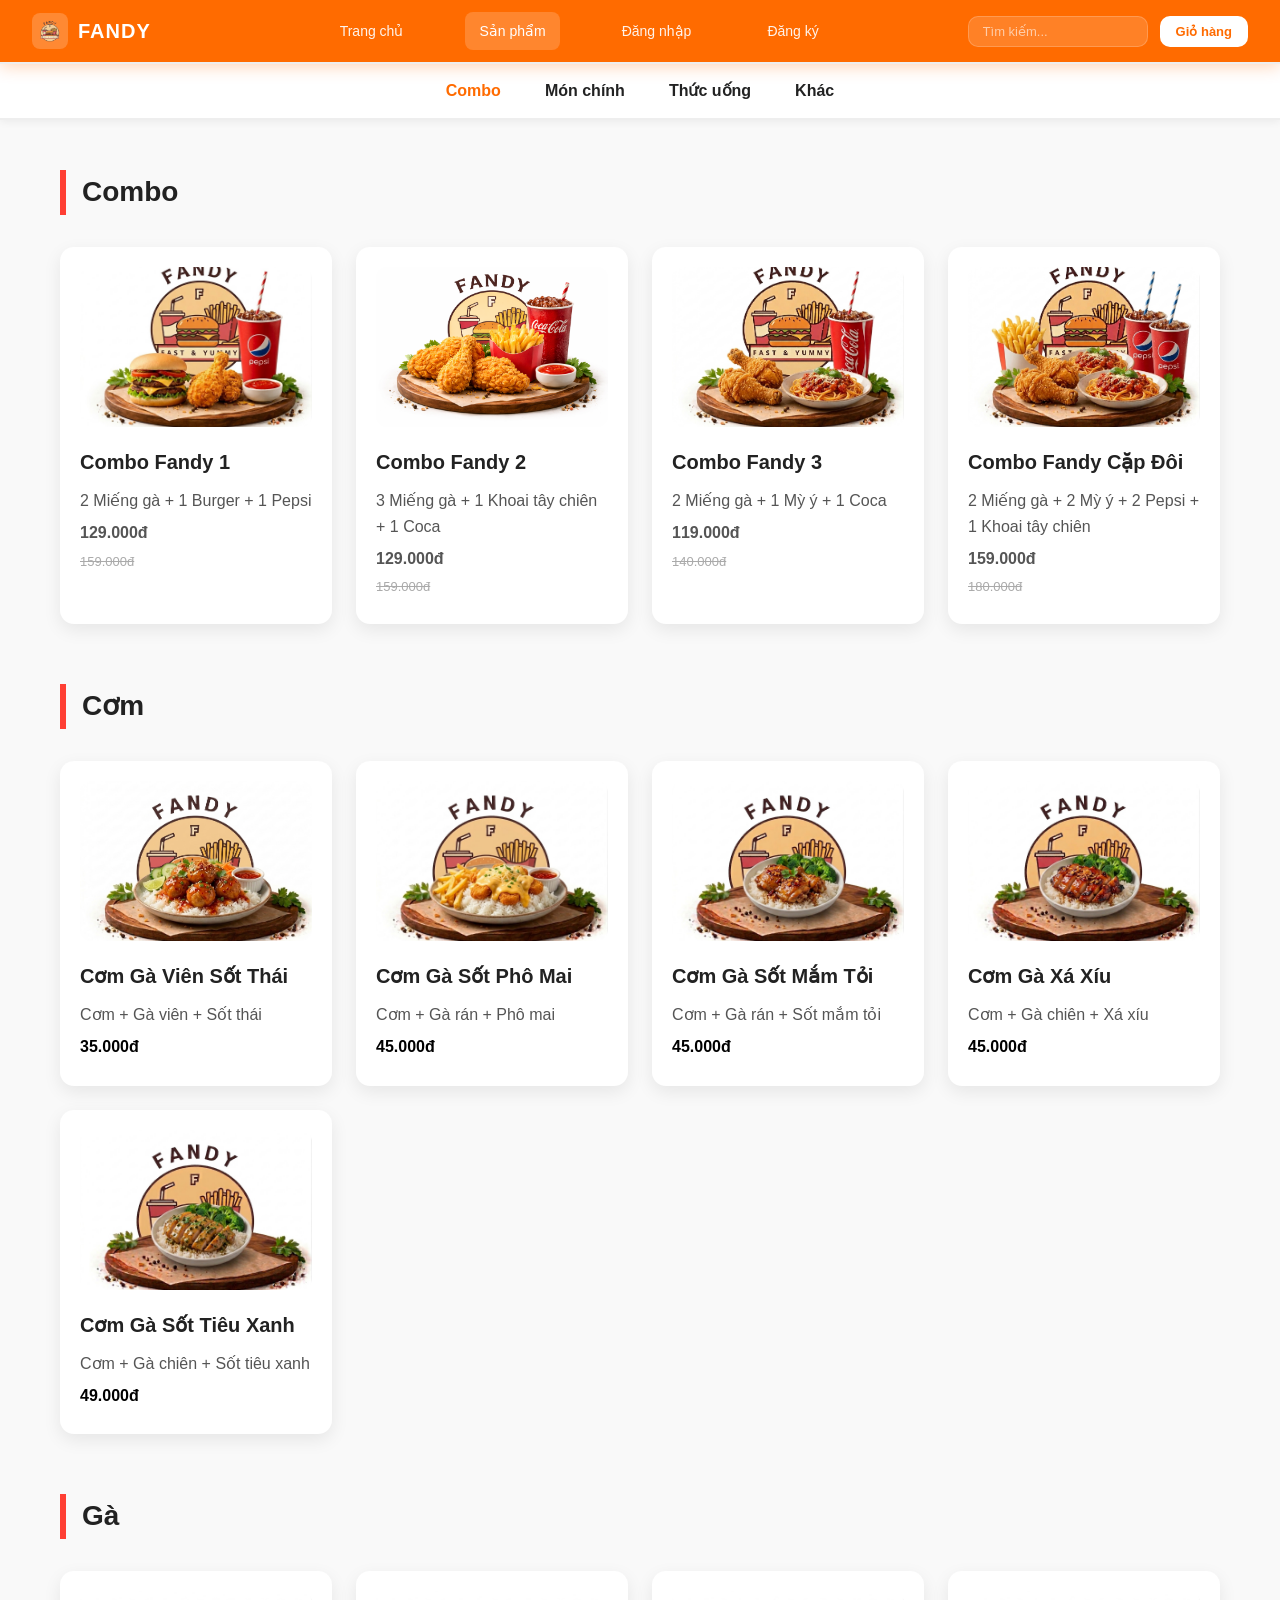
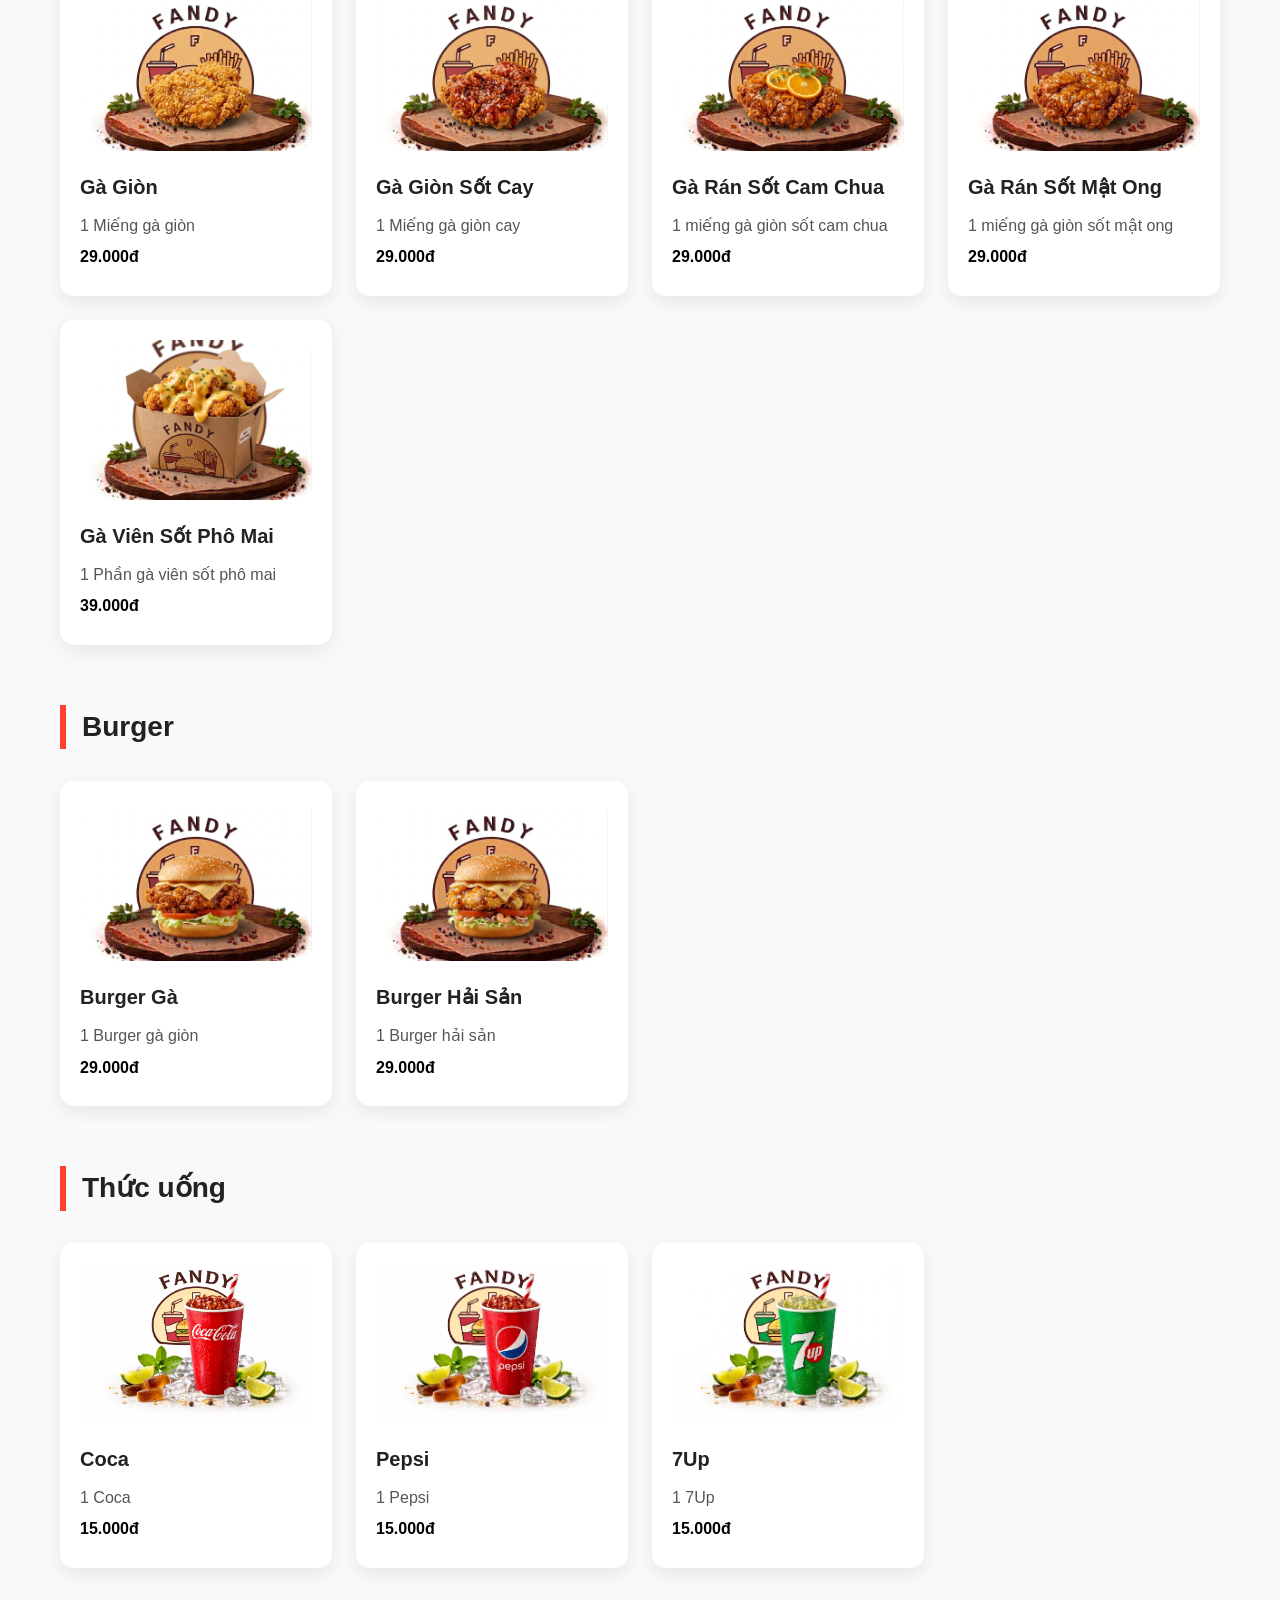
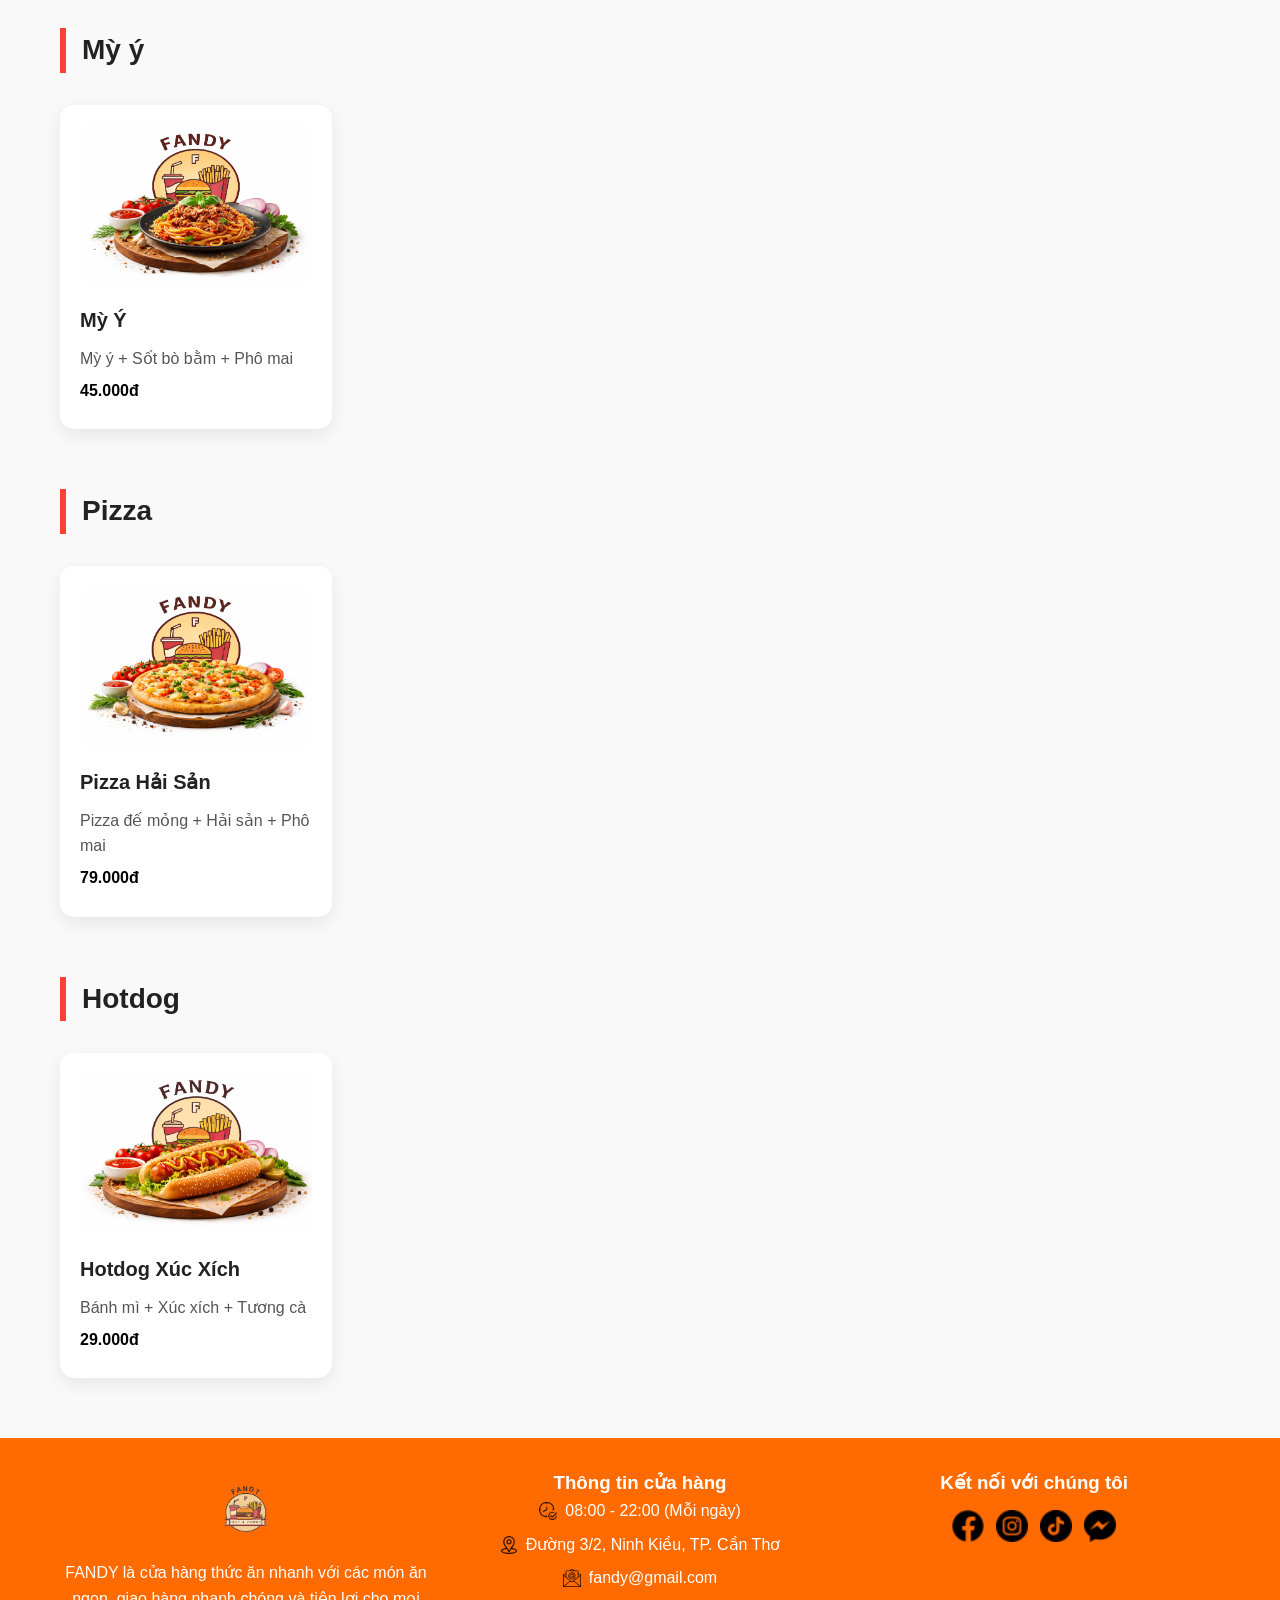
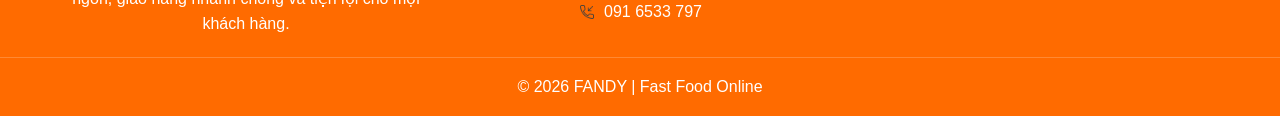
==== commit fc2ee0da: "Update index.html" ====
--- a/index.html
+++ b/index.html
@@ -14,7 +14,7 @@
 <nav class="navbar">
     <a href="#" class="navbar-brand">
         <div class="brand-icon">
-            <img src="logo.png" alt="FANDY Logo" style="width:100%;height:100%;object-fit:contain;">
+            <img src="Logo.png" alt="FANDY Logo" style="width:100%;height:100%;object-fit:contain;">
         </div>
         FANDY
     </a>
@@ -46,7 +46,7 @@
     <div class="drawer-header">
         <div class="drawer-brand">
     <div class="brand-icon">
-        <img src="logo.png" alt="FANDY Logo" style="width:100%;height:100%;object-fit:contain;">
+        <img src="Logo.png" alt="FANDY Logo" style="width:100%;height:100%;object-fit:contain;">
     </div>
     FANDY
 </div>
